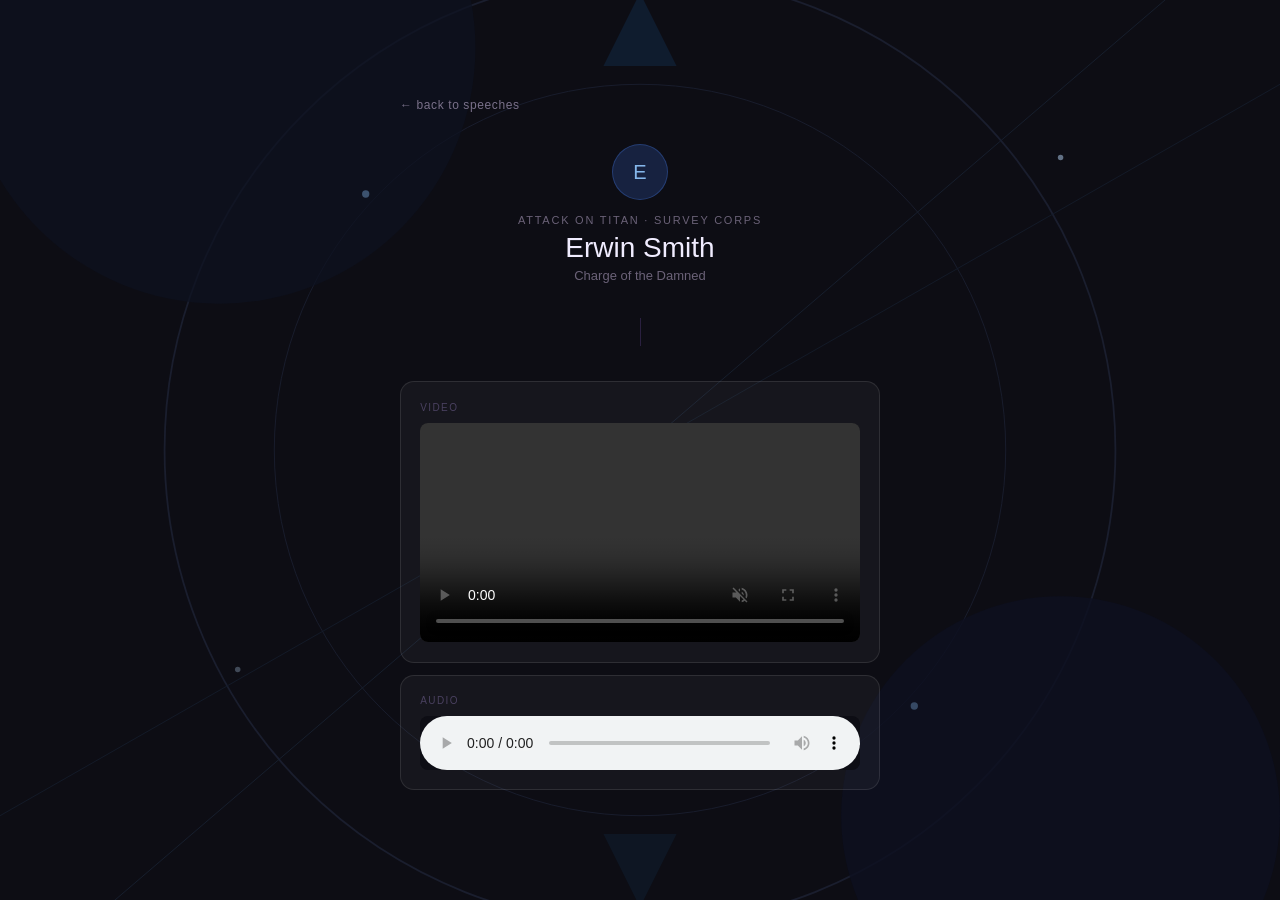
==== ErwinSpeech.html @ c1b43506 "first commit" ====
<!DOCTYPE html>
<html lang="en">
<head>
  <meta charset="UTF-8">
  <meta name="viewport" content="width=device-width, initial-scale=1.0">
  <title>Erwin Speech</title>
  <style>
    * { box-sizing: border-box; margin: 0; padding: 0; }
    body {
      min-height: 100vh;
      background: #0d0d14;
      display: flex;
      flex-direction: column;
      align-items: center;
      justify-content: center;
      padding: 3rem 1.5rem;
      position: relative;
      overflow: hidden;
      font-family: sans-serif;
    }
    .bg {
      position: fixed; inset: 0;
      background: #0d0d14;
      z-index: 0;
    }
    .bg svg { width: 100%; height: 100%; }
    .content {
      position: relative; z-index: 2;
      display: flex; flex-direction: column;
      align-items: center;
      width: 100%; max-width: 480px;
    }
    .back-btn {
      align-self: flex-start;
      font-size: 12px; color: #7a718a;
      text-decoration: none;
      letter-spacing: 0.05em;
      margin-bottom: 2rem;
    }
    .back-btn:hover { color: #ede8ff; }
    .char-badge {
      width: 56px; height: 56px; border-radius: 50%;
      display: flex; align-items: center; justify-content: center;
      font-size: 20px; font-weight: 500;
      background: rgba(59,102,196,0.25);
      color: #85b7eb;
      border: 0.5px solid rgba(59,102,196,0.4);
      margin-bottom: 14px;
    }
    .tag { font-size: 11px; letter-spacing: 0.16em; text-transform: uppercase; color: #6b6278; margin-bottom: 6px; }
    .char-name { font-size: 28px; font-weight: 500; color: #f0ecff; margin-bottom: 4px; text-align: center; }
    .char-sub  { font-size: 13px; color: #6b6278; margin-bottom: 2.2rem; text-align: center; }
    .divider { width: 1px; height: 28px; background: #2a2040; margin: 0 auto 2.2rem; }
    .media-card {
      width: 100%;
      background: rgba(255,255,255,0.04);
      border: 0.5px solid rgba(255,255,255,0.1);
      border-radius: 14px;
      padding: 1.2rem;
      margin-bottom: 12px;
    }
    .media-label {
      font-size: 10px; letter-spacing: 0.14em;
      text-transform: uppercase; color: #4a4160;
      margin-bottom: 10px;
    }
    video, audio { width: 100%; border-radius: 8px; display: block; background: #0d0d14; }
    video { max-height: 260px; object-fit: contain; }
    .accent-line { width: 40px; height: 2px; background: #185FA5; border-radius: 2px; margin: 2rem auto 0; }
  </style>
</head>
<body>
  <div class="bg">
    <svg viewBox="0 0 700 600" preserveAspectRatio="xMidYMid slice" xmlns="http://www.w3.org/2000/svg">
      <rect width="700" height="600" fill="#0d0d14"/>
      <circle cx="350" cy="300" r="260" fill="none" stroke="#1a1e2e" stroke-width="1"/>
      <circle cx="350" cy="300" r="200" fill="none" stroke="#1a1e2e" stroke-width="0.5"/>
      <circle cx="120" cy="80" r="140" fill="#0e1220" opacity="0.7"/>
      <circle cx="580" cy="500" r="120" fill="#0d1020" opacity="0.8"/>
      <line x1="0" y1="600" x2="700" y2="0" stroke="#182030" stroke-width="0.5"/>
      <line x1="0" y1="500" x2="700" y2="100" stroke="#141c2a" stroke-width="0.5"/>
      <polygon points="350,50 370,90 330,90" fill="#185FA5" opacity="0.18"/>
      <polygon points="350,550 370,510 330,510" fill="#185FA5" opacity="0.10"/>
      <circle cx="200" cy="160" r="2" fill="#85b7eb" opacity="0.4"/>
      <circle cx="500" cy="440" r="2" fill="#85b7eb" opacity="0.35"/>
      <circle cx="580" cy="140" r="1.5" fill="#B5D4F4" opacity="0.5"/>
      <circle cx="130" cy="420" r="1.5" fill="#B5D4F4" opacity="0.3"/>
    </svg>
  </div>
  <div class="content">
    <a href="index.html" class="back-btn">← back to speeches</a>
    <div class="char-badge">E</div>
    <p class="tag">Attack on Titan · Survey Corps</p>
    <h1 class="char-name">Erwin Smith</h1>
    <p class="char-sub">Charge of the Damned</p>
    <div class="divider"></div>
    <div class="media-card">
      <p class="media-label">Video</p>
      <video autoplay muted controls>
        <source src="video/ErwinSpeech.mp4" type="video/mp4">
        Your browser does not support the video tag.
      </video>
    </div>
    <div class="media-card">
      <p class="media-label">Audio</p>
      <audio autoplay controls>
        <source src="audio/ErwinSpeech.mp3" type="audio/mpeg">
        Your browser
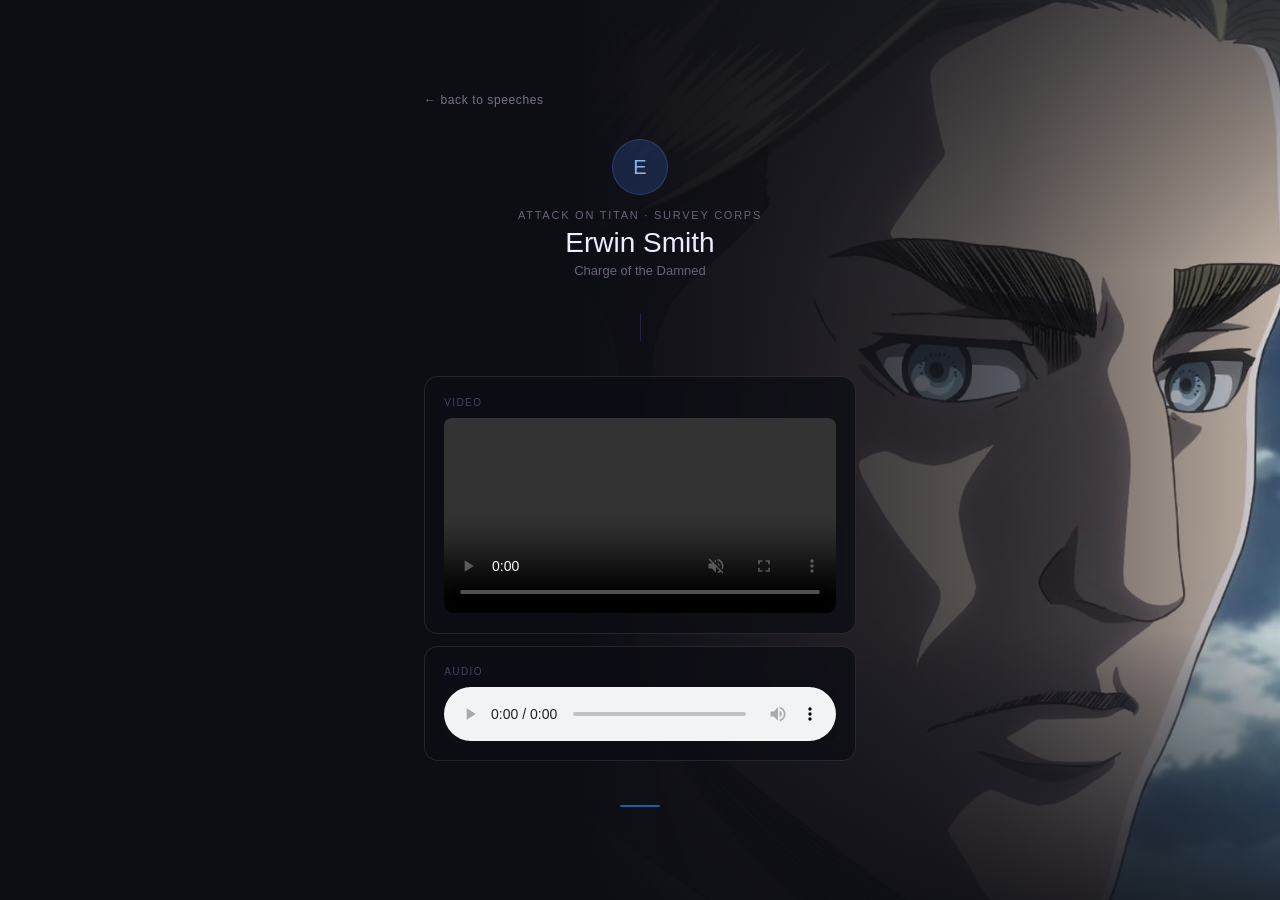
==== commit 084595c0: "added character backgrounds" ====
--- a/ErwinSpeech.html
+++ b/ErwinSpeech.html
@@ -10,25 +10,46 @@
       min-height: 100vh;
       background: #0d0d14;
       display: flex;
-      flex-direction: column;
       align-items: center;
       justify-content: center;
-      padding: 3rem 1.5rem;
       position: relative;
       overflow: hidden;
       font-family: sans-serif;
     }
-    .bg {
-      position: fixed; inset: 0;
+    .char-bg {
+      position: fixed;
+      top: 0; right: 0;
+      width: 55%;
+      height: 100%;
+      background: url('erwin.jpg') center top / cover no-repeat;
+      z-index: 0;
+    }
+    .char-bg::before {
+      content: '';
+      position: absolute;
+      inset: 0;
+      background: linear-gradient(to right, #0d0d14 0%, rgba(13,13,20,0.6) 60%, rgba(13,13,20,0.1) 100%);
+    }
+    .char-bg::after {
+      content: '';
+      position: absolute;
+      inset: 0;
+      background: linear-gradient(to bottom, rgba(13,13,20,0.5) 0%, transparent 30%, transparent 70%, rgba(13,13,20,0.8) 100%);
+    }
+    .dark-left {
+      position: fixed;
+      top: 0; left: 0;
+      width: 50%;
+      height: 100%;
       background: #0d0d14;
       z-index: 0;
     }
-    .bg svg { width: 100%; height: 100%; }
     .content {
       position: relative; z-index: 2;
       display: flex; flex-direction: column;
       align-items: center;
       width: 100%; max-width: 480px;
+      padding: 3rem 1.5rem;
     }
     .back-btn {
       align-self: flex-start;
@@ -49,15 +70,16 @@
     }
     .tag { font-size: 11px; letter-spacing: 0.16em; text-transform: uppercase; color: #6b6278; margin-bottom: 6px; }
     .char-name { font-size: 28px; font-weight: 500; color: #f0ecff; margin-bottom: 4px; text-align: center; }
-    .char-sub  { font-size: 13px; color: #6b6278; margin-bottom: 2.2rem; text-align: center; }
+    .char-sub { font-size: 13px; color: #6b6278; margin-bottom: 2.2rem; text-align: center; }
     .divider { width: 1px; height: 28px; background: #2a2040; margin: 0 auto 2.2rem; }
     .media-card {
       width: 100%;
-      background: rgba(255,255,255,0.04);
+      background: rgba(13,13,20,0.75);
       border: 0.5px solid rgba(255,255,255,0.1);
       border-radius: 14px;
       padding: 1.2rem;
       margin-bottom: 12px;
+      backdrop-filter: blur(8px);
     }
     .media-label {
       font-size: 10px; letter-spacing: 0.14em;
@@ -70,23 +92,8 @@
   </style>
 </head>
 <body>
-  <div class="bg">
-    <svg viewBox="0 0 700 600" preserveAspectRatio="xMidYMid slice" xmlns="http://www.w3.org/2000/svg">
-      <rect width="700" height="600" fill="#0d0d14"/>
-      <circle cx="350" cy="300" r="260" fill="none" stroke="#1a1e2e" stroke-width="1"/>
-      <circle cx="350" cy="300" r="200" fill="none" stroke="#1a1e2e" stroke-width="0.5"/>
-      <circle cx="120" cy="80" r="140" fill="#0e1220" opacity="0.7"/>
-      <circle cx="580" cy="500" r="120" fill="#0d1020" opacity="0.8"/>
-      <line x1="0" y1="600" x2="700" y2="0" stroke="#182030" stroke-width="0.5"/>
-      <line x1="0" y1="500" x2="700" y2="100" stroke="#141c2a" stroke-width="0.5"/>
-      <polygon points="350,50 370,90 330,90" fill="#185FA5" opacity="0.18"/>
-      <polygon points="350,550 370,510 330,510" fill="#185FA5" opacity="0.10"/>
-      <circle cx="200" cy="160" r="2" fill="#85b7eb" opacity="0.4"/>
-      <circle cx="500" cy="440" r="2" fill="#85b7eb" opacity="0.35"/>
-      <circle cx="580" cy="140" r="1.5" fill="#B5D4F4" opacity="0.5"/>
-      <circle cx="130" cy="420" r="1.5" fill="#B5D4F4" opacity="0.3"/>
-    </svg>
-  </div>
+  <div class="dark-left"></div>
+  <div class="char-bg"></div>
   <div class="content">
     <a href="index.html" class="back-btn">← back to speeches</a>
     <div class="char-badge">E</div>
@@ -105,4 +112,10 @@
       <p class="media-label">Audio</p>
       <audio autoplay controls>
         <source src="audio/ErwinSpeech.mp3" type="audio/mpeg">
-        Your browser+        Your browser does not support the audio element.
+      </audio>
+    </div>
+    <div class="accent-line"></div>
+  </div>
+</body>
+</html>
